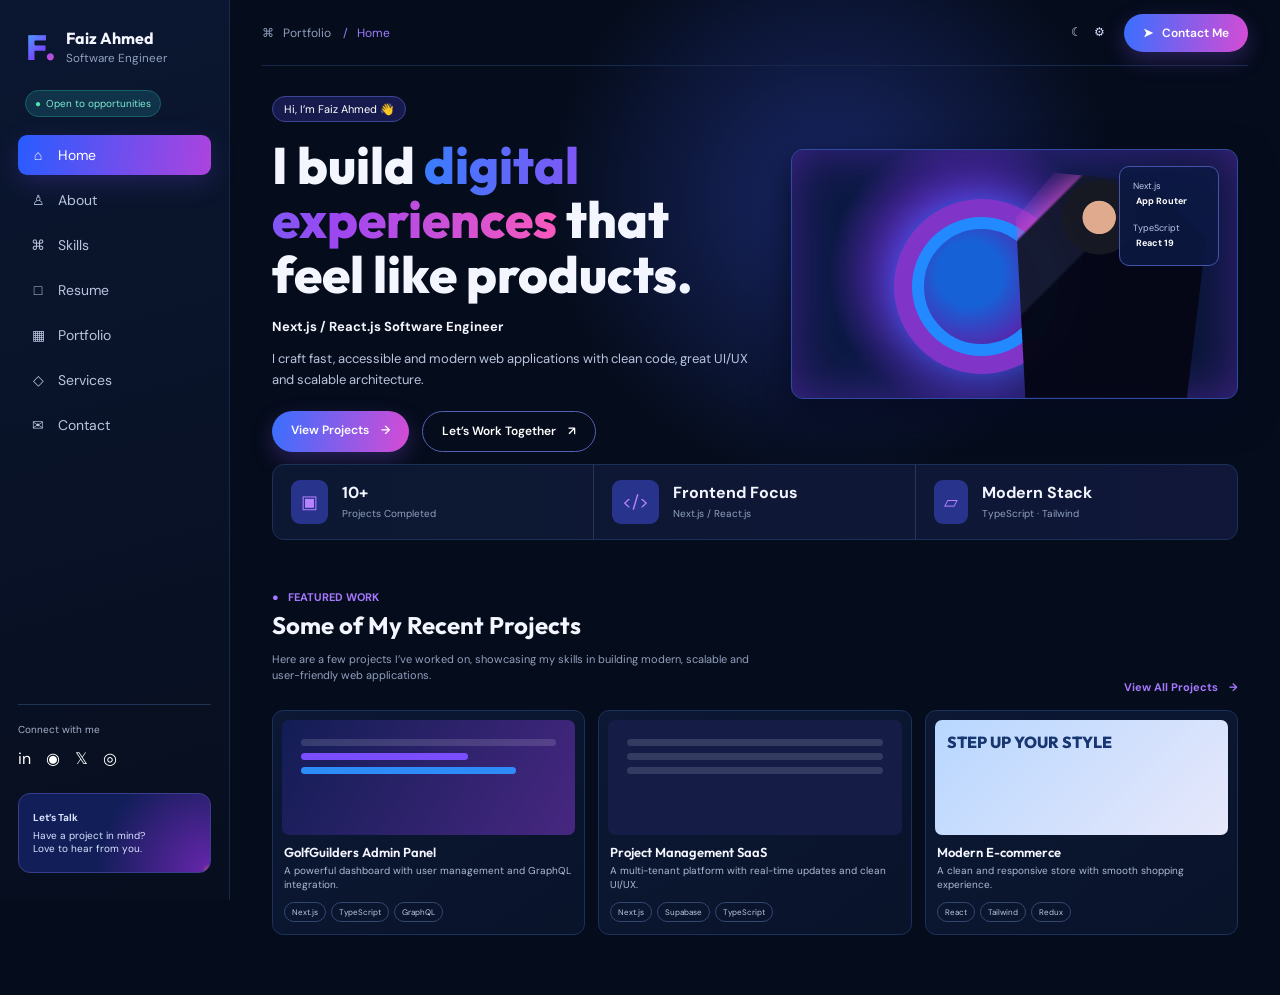
==== index.html @ 24540561 "Create multi-page portfolio website" ====
<!doctype html><html lang="en"><head><meta charset="utf-8"><meta name="viewport" content="width=device-width,initial-scale=1"><title>Faiz Ahmed — Portfolio</title><link rel="stylesheet" href="style.css"></head><body><div class="app"><aside class="sidebar"><a class="brand" href="index.html"><span class="mark">F.</span><span><b>Faiz Ahmed</b><small>Software Engineer</small></span></a><span class="availability">Open to opportunities</span><nav class="nav"><a href="index.html"><i>⌂</i>Home</a><a href="about.html"><i>♙</i>About</a><a href="skills.html"><i>⌘</i>Skills</a><a href="resume.html"><i>□</i>Resume</a><a href="projects.html"><i>▦</i>Portfolio</a><a href="services.html"><i>◇</i>Services</a><a href="contact.html"><i>✉</i>Contact</a></nav><div class="side-bottom">Connect with me<div class="socials"><span>in</span><span>◉</span><span>𝕏</span><span>◎</span></div><div class="hire-box"><b>Let’s Talk</b>Have a project in mind?<br>Love to hear from you.</div></div></aside><main class="main"><header class="topbar"><div class="crumb">⌘ &nbsp; Portfolio <span>/ &nbsp; Home</span></div><div class="top-actions">☾　⚙ <a class="contact-pill" href="contact.html">➤ &nbsp; Contact Me</a></div></header><section class="home-hero"><div class="hero-copy reveal"><span class="eyebrow">Hi, I’m Faiz Ahmed 👋</span><h1>I build <span class="gradient">digital experiences</span> that feel like products.</h1><strong>Next.js / React.js Software Engineer</strong><p>I craft fast, accessible and modern web applications with clean code, great UI/UX and scalable architecture.</p><div class="hero-buttons"><a class="btn primary" href="projects.html">View Projects　→</a><a class="btn secondary" href="contact.html">Let’s Work Together　↗</a></div></div><div class="hero-art reveal"><div class="orb"></div><div class="portrait"></div><div class="code-card">Next.js<b>App Router</b><br>TypeScript<b>React 19</b></div></div></section><section class="stats reveal"><div class="stat"><span class="stat-icon">▣</span><span><b>10+</b><small>Projects Completed</small></span></div><div class="stat"><span class="stat-icon">&lt;/&gt;</span><span><b>Frontend Focus</b><small>Next.js / React.js</small></span></div><div class="stat"><span class="stat-icon">▱</span><span><b>Modern Stack</b><small>TypeScript · Tailwind</small></span></div></section><section class="section reveal"><div class="section-head"><div><span class="kicker">● &nbsp; FEATURED WORK</span><h2>Some of My Recent Projects</h2><p class="section-sub">Here are a few projects I’ve worked on, showcasing my skills in building modern, scalable and user-friendly web applications.</p></div><a class="kicker" href="projects.html">View All Projects　→</a></div><div class="projects"><article class="project"><div class="project-thumb dash"><div></div><div></div><div></div></div><div class="project-body"><h3>GolfGuilders Admin Panel</h3><p>A powerful dashboard with user management and GraphQL integration.</p><div class="tags"><span class="tag">Next.js</span><span class="tag">TypeScript</span><span class="tag">GraphQL</span></div></div></article><article class="project"><div class="project-thumb"><div class="mock-lines"></div><div class="mock-lines"></div><div class="mock-lines"></div></div><div class="project-body"><h3>Project Management SaaS</h3><p>A multi-tenant platform with real-time updates and clean UI/UX.</p><div class="tags"><span class="tag">Next.js</span><span class="tag">Supabase</span><span class="tag">TypeScript</span></div></div></article><article class="project"><div class="project-thumb commerce"></div><div class="project-body"><h3>Modern E-commerce</h3><p>A clean and responsive store with smooth shopping experience.</p><div class="tags"><span class="tag">React</span><span class="tag">Tailwind</span><span class="tag">Redux</span></div></div></article></div></section></main></div><script src="app.js"></script></body></html>
---- style.css ----
@import url('https://fonts.googleapis.com/css2?family=DM+Sans:wght@400;500;600;700&family=Outfit:wght@400;500;600;700;800&display=swap');
:root{--bg:#050c1b;--panel:#09142b;--line:#1c315a;--muted:#91a0bf;--text:#f4f6ff;--violet:#7047ff;--pink:#ef4cbd;--blue:#3384ff;--shadow:0 20px 50px #0007}*{box-sizing:border-box}html{scroll-behavior:smooth}body{margin:0;background:radial-gradient(circle at 65% 20%,#192767 0,transparent 25%),var(--bg);font:14px 'DM Sans',sans-serif;color:var(--text)}a{text-decoration:none;color:inherit}.app{display:grid;grid-template-columns:230px 1fr;min-height:100vh}.sidebar{position:fixed;width:230px;height:100vh;padding:28px 18px;background:linear-gradient(165deg,#0b1731,#070e1e);border-right:1px solid #17294c;z-index:5}.brand{display:flex;align-items:center;gap:10px;padding:0 8px 24px}.mark{font:800 35px Outfit;color:#fff;line-height:1;background:linear-gradient(135deg,#45abff,#744cff 55%,#f04dc0);-webkit-background-clip:text;color:transparent}.brand b{font:700 16px Outfit;display:block}.brand small,.muted{color:var(--muted)}.availability{font-size:10px;color:#7debd2;background:#103349;border:1px solid #19606d;border-radius:20px;padding:6px 9px;margin:0 7px 18px;display:inline-block}.availability:before{content:'●';color:#4ee5ad;margin-right:5px}.nav{display:grid;gap:5px}.nav a{color:#b9c5df;padding:11px 12px;border-radius:9px;transition:.25s;display:flex;gap:12px;align-items:center}.nav a:hover,.nav a.active{color:#fff;background:linear-gradient(100deg,#285cff,#ad43df);box-shadow:0 8px 25px #4b38aa55}.nav i{font-style:normal;width:16px;text-align:center}.side-bottom{position:absolute;bottom:27px;left:18px;right:18px;border-top:1px solid #203354;padding-top:18px;font-size:10px;color:#a6b2ca}.socials{display:flex;gap:15px;font-size:16px;color:white;margin:12px 0 24px}.hire-box{padding:17px 14px;border-radius:12px;background:radial-gradient(circle at 100% 100%,#e46f43,#6125a7 4%,#111e58 55%);border:1px solid #3a3e8e;color:#dce4ff}.hire-box b{display:block;margin-bottom:5px}.main{grid-column:2;padding:0 32px 50px;max-width:1280px;width:100%;margin:auto}.topbar{height:66px;border-bottom:1px solid #17284a;display:flex;align-items:center;justify-content:space-between;color:var(--muted);font-size:12px}.crumb{display:flex;gap:12px}.crumb span:last-child{color:#9d7bff}.top-actions{display:flex;align-items:center;gap:19px;color:#d9e1ff}.contact-pill,.btn{border:0;color:#fff;cursor:pointer;border-radius:24px;padding:11px 19px;font:600 12px 'DM Sans';transition:.25s}.contact-pill,.btn.primary{background:linear-gradient(100deg,#386fff,#d64bd4);box-shadow:0 8px 22px #7247d255}.btn.secondary{background:transparent;border:1px solid #5360b6}.contact-pill:hover,.btn:hover{transform:translateY(-3px);filter:brightness(1.15)}.home-hero{display:grid;grid-template-columns:1.05fr .95fr;gap:26px;padding:30px 10px 12px;align-items:center}.eyebrow{display:inline-flex;border:1px solid #3f4596;border-radius:16px;padding:5px 11px;font-size:11px;background:#171a4c;color:#fff}.hero-copy h1,.page-title{font:800 clamp(33px,4vw,52px)/1.06 Outfit;margin:16px 0}.gradient{background:linear-gradient(90deg,#397dff,#9d47f1,#fa59bd);-webkit-background-clip:text;color:transparent}.hero-copy p{color:#b9c5df;line-height:1.65;max-width:510px;font-size:13px}.hero-copy strong{font-size:13px}.hero-buttons{display:flex;gap:13px;margin-top:20px}.hero-art{height:250px;border:1px solid #2e4ba1;border-radius:12px;position:relative;overflow:hidden;background:radial-gradient(circle at 40% 50%,#1761d7 0 11%,#5526ad 26%,#0b1943 48%,#081430 100%);box-shadow:inset 0 0 50px #7b34e877,0 15px 36px #060b22}.orb{position:absolute;width:155px;height:155px;border-radius:50%;border:20px solid #2289ff;box-shadow:0 0 45px #237bff;left:25%;top:24%}.orb:after{content:'';position:absolute;inset:-30px;border-radius:50%;border:18px solid #8134c8;border-right-color:transparent}.portrait{position:absolute;right:7%;bottom:0;width:190px;height:225px;background:linear-gradient(135deg,transparent 16%,#15192e 17% 35%,#060817 36%);clip-path:polygon(20% 0,70% 4%,100% 30%,90% 100%,5% 100%,0 20%);filter:drop-shadow(-8px 0 15px #d04cc8);opacity:.98}.portrait:before{content:'';width:90px;height:104px;background:radial-gradient(circle at 48% 36%,#e5ae91 0 20%,#171a22 21% 45%,transparent 46%);position:absolute;top:7px;left:40px;border-radius:50%}.code-card{position:absolute;right:18px;top:16px;padding:13px;width:100px;border-radius:10px;background:#0c1943dd;border:1px solid #4454ac;font-size:9px;color:#bfc9ec}.code-card b{display:block;color:#fff;margin:3px}.stats{display:grid;grid-template-columns:repeat(3,1fr);background:linear-gradient(95deg,#0c1831,#101739);border:1px solid var(--line);border-radius:12px;margin:0 10px 27px}.stat{padding:15px 18px;display:flex;align-items:center;gap:14px;border-right:1px solid #26375d}.stat:last-child{border:0}.stat-icon{background:#28338b;border-radius:9px;padding:10px;color:#b883ff;font-size:18px}.stat b{font-size:16px;display:block}.stat small{color:var(--muted);font-size:10px}.section{padding:10px}.section-head{display:flex;justify-content:space-between;align-items:end;margin:10px 0 15px}.kicker{font-size:11px;color:#a678ff;font-weight:700}.section h2{font:700 24px Outfit;margin:5px 0}.section-sub{color:var(--muted);font-size:11px;max-width:500px;line-height:1.5}.projects{display:grid;grid-template-columns:repeat(3,1fr);gap:13px}.project,.card{background:linear-gradient(145deg,#0c1834,#09132a);border:1px solid var(--line);border-radius:11px;overflow:hidden;transition:.3s}.project:hover,.card:hover{transform:translateY(-6px);border-color:#6c58cd;box-shadow:var(--shadow)}.project-thumb{height:115px;margin:9px;border-radius:7px;background:#151d47;position:relative;overflow:hidden;padding:12px}.project-thumb:after{content:'';position:absolute;inset:0;background:linear-gradient(120deg,transparent 30%,#ffffff18 45%,transparent 60%);transform:translateX(-120%);transition:.6s}.project:hover .project-thumb:after{transform:translateX(120%)}.dash{background:linear-gradient(120deg,#121d54,#472781)}.dash div,.mock-lines{height:7px;background:#ffffff22;border-radius:4px;margin:7px}.dash div:nth-child(2){width:62%;background:#7a4eff}.dash div:nth-child(3){width:80%;background:#2d8bfa}.commerce{background:linear-gradient(135deg,#b8d7ff,#e7e8fb)}.commerce:before{content:'STEP UP YOUR STYLE';font:800 16px Outfit;color:#18366f}.commerce:after{content:'◖';color:#264dde;font-size:95px;position:absolute;right:25px;bottom:-30px}.project-body{padding:0 11px 12px}.project h3{font:600 13px Outfit;margin:3px 0}.project p{font-size:10px;color:#aebbd5;line-height:1.45;margin:4px 0 9px}.tags{display:flex;gap:5px;flex-wrap:wrap}.tag{font-size:8px;border:1px solid #34466f;color:#bdc9e3;border-radius:10px;padding:4px 7px}.page{padding:42px 10px}.page-title{margin-bottom:8px}.lead{max-width:630px;color:var(--muted);line-height:1.7}.two-col{display:grid;grid-template-columns:1fr 1fr;gap:20px;margin-top:28px}.card{padding:22px}.card h3{font:600 19px Outfit;margin:0 0 9px}.skill{margin:18px 0}.skill-head{display:flex;justify-content:space-between;color:#dbe4fb;font-size:12px}.bar{height:7px;background:#1b2847;border-radius:20px;margin-top:8px;overflow:hidden}.bar span{height:100%;display:block;background:linear-gradient(90deg,#3385ff,#d34bdf);border-radius:20px;animation:grow 1.5s ease both}.timeline{position:relative;border-left:1px solid #465982;margin:30px 0 0 12px}.timeline-item{position:relative;padding:0 0 25px 25px;color:var(--muted);line-height:1.5}.timeline-item:before{content:'';position:absolute;width:11px;height:11px;border:3px solid #9a57ed;background:#0a1430;border-radius:50%;left:-9px;top:4px}.timeline-item b{display:block;color:#fff;font:600 15px Outfit}.service-grid{display:grid;grid-template-columns:repeat(3,1fr);gap:16px;margin-top:28px}.service-icon{font-size:28px;margin-bottom:15px}.contact-grid{display:grid;grid-template-columns:.85fr 1.15fr;gap:20px;margin-top:28px}.contact-item{padding:14px 0;border-bottom:1px solid #23375d;color:var(--muted)}.contact-item b{display:block;color:#fff;margin-bottom:4px}.form{display:grid;gap:14px}.form-row{display:grid;grid-template-columns:1fr 1fr;gap:14px}input,textarea{background:#08142c;border:1px solid #29416e;border-radius:8px;padding:13px;color:#fff;font:13px 'DM Sans';width:100%;outline:0}textarea{height:120px;resize:vertical}input:focus,textarea:focus{border-color:#8457ec;box-shadow:0 0 0 3px #8457ec22}.reveal{animation:up .65s both}@keyframes up{from{opacity:0;transform:translateY(18px)}to{opacity:1;transform:none}}@keyframes grow{from{width:0}}@media(max-width:850px){.app{grid-template-columns:1fr}.sidebar{position:sticky;top:0;width:100%;height:auto;padding:14px 20px;display:flex;align-items:center;gap:15px}.brand{padding:0}.availability,.side-bottom{display:none}.nav{display:flex;overflow:auto;gap:4px}.nav a{white-space:nowrap;padding:8px}.nav i{display:none}.main{grid-column:1;padding:0 18px 35px}.home-hero{grid-template-columns:1fr}.hero-art{height:220px}.projects,.service-grid{grid-template-columns:1fr 1fr}}@media(max-width:560px){.topbar .crumb{display:none}.home-hero{padding-left:0;padding-right:0}.stats{grid-template-columns:1fr}.stat{border-right:0;border-bottom:1px solid #26375d}.projects,.service-grid,.two-col,.contact-grid,.form-row{grid-template-columns:1fr}.project-thumb{height:140px}.page{padding-left:0;padding-right:0}.hero-copy h1{font-size:37px}}
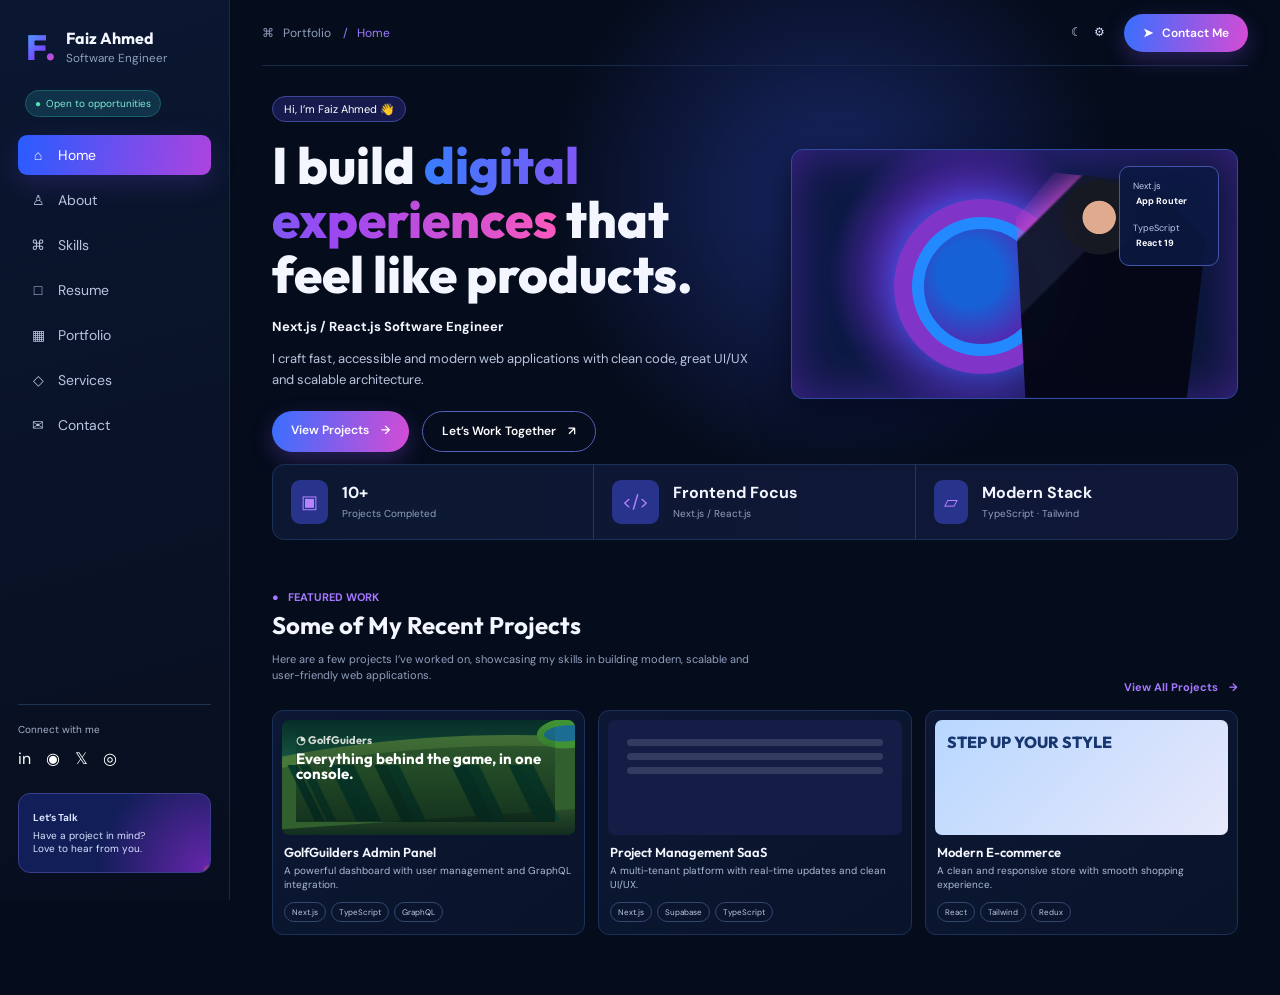
==== commit 0c92e19b: "Update GolfGuiders project cover" ====
--- a/index.html
+++ b/index.html
@@ -1 +1 @@
-<!doctype html><html lang="en"><head><meta charset="utf-8"><meta name="viewport" content="width=device-width,initial-scale=1"><title>Faiz Ahmed — Portfolio</title><link rel="stylesheet" href="style.css"></head><body><div class="app"><aside class="sidebar"><a class="brand" href="index.html"><span class="mark">F.</span><span><b>Faiz Ahmed</b><small>Software Engineer</small></span></a><span class="availability">Open to opportunities</span><nav class="nav"><a href="index.html"><i>⌂</i>Home</a><a href="about.html"><i>♙</i>About</a><a href="skills.html"><i>⌘</i>Skills</a><a href="resume.html"><i>□</i>Resume</a><a href="projects.html"><i>▦</i>Portfolio</a><a href="services.html"><i>◇</i>Services</a><a href="contact.html"><i>✉</i>Contact</a></nav><div class="side-bottom">Connect with me<div class="socials"><span>in</span><span>◉</span><span>𝕏</span><span>◎</span></div><div class="hire-box"><b>Let’s Talk</b>Have a project in mind?<br>Love to hear from you.</div></div></aside><main class="main"><header class="topbar"><div class="crumb">⌘ &nbsp; Portfolio <span>/ &nbsp; Home</span></div><div class="top-actions">☾　⚙ <a class="contact-pill" href="contact.html">➤ &nbsp; Contact Me</a></div></header><section class="home-hero"><div class="hero-copy reveal"><span class="eyebrow">Hi, I’m Faiz Ahmed 👋</span><h1>I build <span class="gradient">digital experiences</span> that feel like products.</h1><strong>Next.js / React.js Software Engineer</strong><p>I craft fast, accessible and modern web applications with clean code, great UI/UX and scalable architecture.</p><div class="hero-buttons"><a class="btn primary" href="projects.html">View Projects　→</a><a class="btn secondary" href="contact.html">Let’s Work Together　↗</a></div></div><div class="hero-art reveal"><div class="orb"></div><div class="portrait"></div><div class="code-card">Next.js<b>App Router</b><br>TypeScript<b>React 19</b></div></div></section><section class="stats reveal"><div class="stat"><span class="stat-icon">▣</span><span><b>10+</b><small>Projects Completed</small></span></div><div class="stat"><span class="stat-icon">&lt;/&gt;</span><span><b>Frontend Focus</b><small>Next.js / React.js</small></span></div><div class="stat"><span class="stat-icon">▱</span><span><b>Modern Stack</b><small>TypeScript · Tailwind</small></span></div></section><section class="section reveal"><div class="section-head"><div><span class="kicker">● &nbsp; FEATURED WORK</span><h2>Some of My Recent Projects</h2><p class="section-sub">Here are a few projects I’ve worked on, showcasing my skills in building modern, scalable and user-friendly web applications.</p></div><a class="kicker" href="projects.html">View All Projects　→</a></div><div class="projects"><article class="project"><div class="project-thumb dash"><div></div><div></div><div></div></div><div class="project-body"><h3>GolfGuilders Admin Panel</h3><p>A powerful dashboard with user management and GraphQL integration.</p><div class="tags"><span class="tag">Next.js</span><span class="tag">TypeScript</span><span class="tag">GraphQL</span></div></div></article><article class="project"><div class="project-thumb"><div class="mock-lines"></div><div class="mock-lines"></div><div class="mock-lines"></div></div><div class="project-body"><h3>Project Management SaaS</h3><p>A multi-tenant platform with real-time updates and clean UI/UX.</p><div class="tags"><span class="tag">Next.js</span><span class="tag">Supabase</span><span class="tag">TypeScript</span></div></div></article><article class="project"><div class="project-thumb commerce"></div><div class="project-body"><h3>Modern E-commerce</h3><p>A clean and responsive store with smooth shopping experience.</p><div class="tags"><span class="tag">React</span><span class="tag">Tailwind</span><span class="tag">Redux</span></div></div></article></div></section></main></div><script src="app.js"></script></body></html>
+<!doctype html><html lang="en"><head><meta charset="utf-8"><meta name="viewport" content="width=device-width,initial-scale=1"><title>Faiz Ahmed — Portfolio</title><link rel="stylesheet" href="style.css"><link rel="stylesheet" href="custom.css"></head><body><div class="app"><aside class="sidebar"><a class="brand" href="index.html"><span class="mark">F.</span><span><b>Faiz Ahmed</b><small>Software Engineer</small></span></a><span class="availability">Open to opportunities</span><nav class="nav"><a href="index.html"><i>⌂</i>Home</a><a href="about.html"><i>♙</i>About</a><a href="skills.html"><i>⌘</i>Skills</a><a href="resume.html"><i>□</i>Resume</a><a href="projects.html"><i>▦</i>Portfolio</a><a href="services.html"><i>◇</i>Services</a><a href="contact.html"><i>✉</i>Contact</a></nav><div class="side-bottom">Connect with me<div class="socials"><span>in</span><span>◉</span><span>𝕏</span><span>◎</span></div><div class="hire-box"><b>Let’s Talk</b>Have a project in mind?<br>Love to hear from you.</div></div></aside><main class="main"><header class="topbar"><div class="crumb">⌘ &nbsp; Portfolio <span>/ &nbsp; Home</span></div><div class="top-actions">☾　⚙ <a class="contact-pill" href="contact.html">➤ &nbsp; Contact Me</a></div></header><section class="home-hero"><div class="hero-copy reveal"><span class="eyebrow">Hi, I’m Faiz Ahmed 👋</span><h1>I build <span class="gradient">digital experiences</span> that feel like products.</h1><strong>Next.js / React.js Software Engineer</strong><p>I craft fast, accessible and modern web applications with clean code, great UI/UX and scalable architecture.</p><div class="hero-buttons"><a class="btn primary" href="projects.html">View Projects　→</a><a class="btn secondary" href="contact.html">Let’s Work Together　↗</a></div></div><div class="hero-art reveal"><div class="orb"></div><div class="portrait"></div><div class="code-card">Next.js<b>App Router</b><br>TypeScript<b>React 19</b></div></div></section><section class="stats reveal"><div class="stat"><span class="stat-icon">▣</span><span><b>10+</b><small>Projects Completed</small></span></div><div class="stat"><span class="stat-icon">&lt;/&gt;</span><span><b>Frontend Focus</b><small>Next.js / React.js</small></span></div><div class="stat"><span class="stat-icon">▱</span><span><b>Modern Stack</b><small>TypeScript · Tailwind</small></span></div></section><section class="section reveal"><div class="section-head"><div><span class="kicker">● &nbsp; FEATURED WORK</span><h2>Some of My Recent Projects</h2><p class="section-sub">Here are a few projects I’ve worked on, showcasing my skills in building modern, scalable and user-friendly web applications.</p></div><a class="kicker" href="projects.html">View All Projects　→</a></div><div class="projects"><article class="project"><div class="project-thumb golf"><div class="hill"></div><div class="trees"></div></div><div class="project-body"><h3>GolfGuilders Admin Panel</h3><p>A powerful dashboard with user management and GraphQL integration.</p><div class="tags"><span class="tag">Next.js</span><span class="tag">TypeScript</span><span class="tag">GraphQL</span></div></div></article><article class="project"><div class="project-thumb"><div class="mock-lines"></div><div class="mock-lines"></div><div class="mock-lines"></div></div><div class="project-body"><h3>Project Management SaaS</h3><p>A multi-tenant platform with real-time updates and clean UI/UX.</p><div class="tags"><span class="tag">Next.js</span><span class="tag">Supabase</span><span class="tag">TypeScript</span></div></div></article><article class="project"><div class="project-thumb commerce"></div><div class="project-body"><h3>Modern E-commerce</h3><p>A clean and responsive store with smooth shopping experience.</p><div class="tags"><span class="tag">React</span><span class="tag">Tailwind</span><span class="tag">Redux</span></div></div></article></div></section></main></div><script src="app.js"></script></body></html>
--- a/custom.css
+++ b/custom.css
@@ -0,0 +1,2 @@
+/* GolfGuiders project cover inspired by the supplied admin console */
+.project-thumb.golf{background:linear-gradient(180deg,#062d27 0%,#185a45 38%,#d8bd7d 53%,#426a31 55%,#112d20 100%);padding:0}.project-thumb.golf:before{content:'◔  GolfGuiders';position:absolute;z-index:2;left:14px;top:13px;color:#f7fbf5;font:700 11px Outfit}.project-thumb.golf:after{content:'Everything behind the game, in one console.';position:absolute;z-index:2;left:14px;bottom:13px;right:20px;color:#fff;font:700 15px/1.04 Outfit;transform:none;background:linear-gradient(transparent,#061e16aa);padding:31px 0 0}.project-thumb.golf .hill{position:absolute;width:150%;height:70px;border-radius:50% 50% 0 0;background:#315f2e;left:-25%;bottom:16px;transform:rotate(-4deg);box-shadow:0 -11px 0 #48783a}.project-thumb.golf .hill:after{content:'';position:absolute;right:13%;top:-14px;width:45px;height:16px;border-radius:50%;background:#1b6e92;box-shadow:0 0 0 7px #409334}.project-thumb.golf .trees{position:absolute;left:0;right:0;bottom:14px;height:56px;background:linear-gradient(64deg,transparent 10%,#073a2d 10.5% 13%,transparent 13.5% 23%,#064131 23.5% 27%,transparent 27.5% 37%,#0a3926 37.5% 41%,transparent 41.5% 61%,#06392a 61.5% 66%,transparent 66.5% 79%,#07402d 79.5% 83%,transparent 83.5%);filter:drop-shadow(12px 0 #0a422d)}
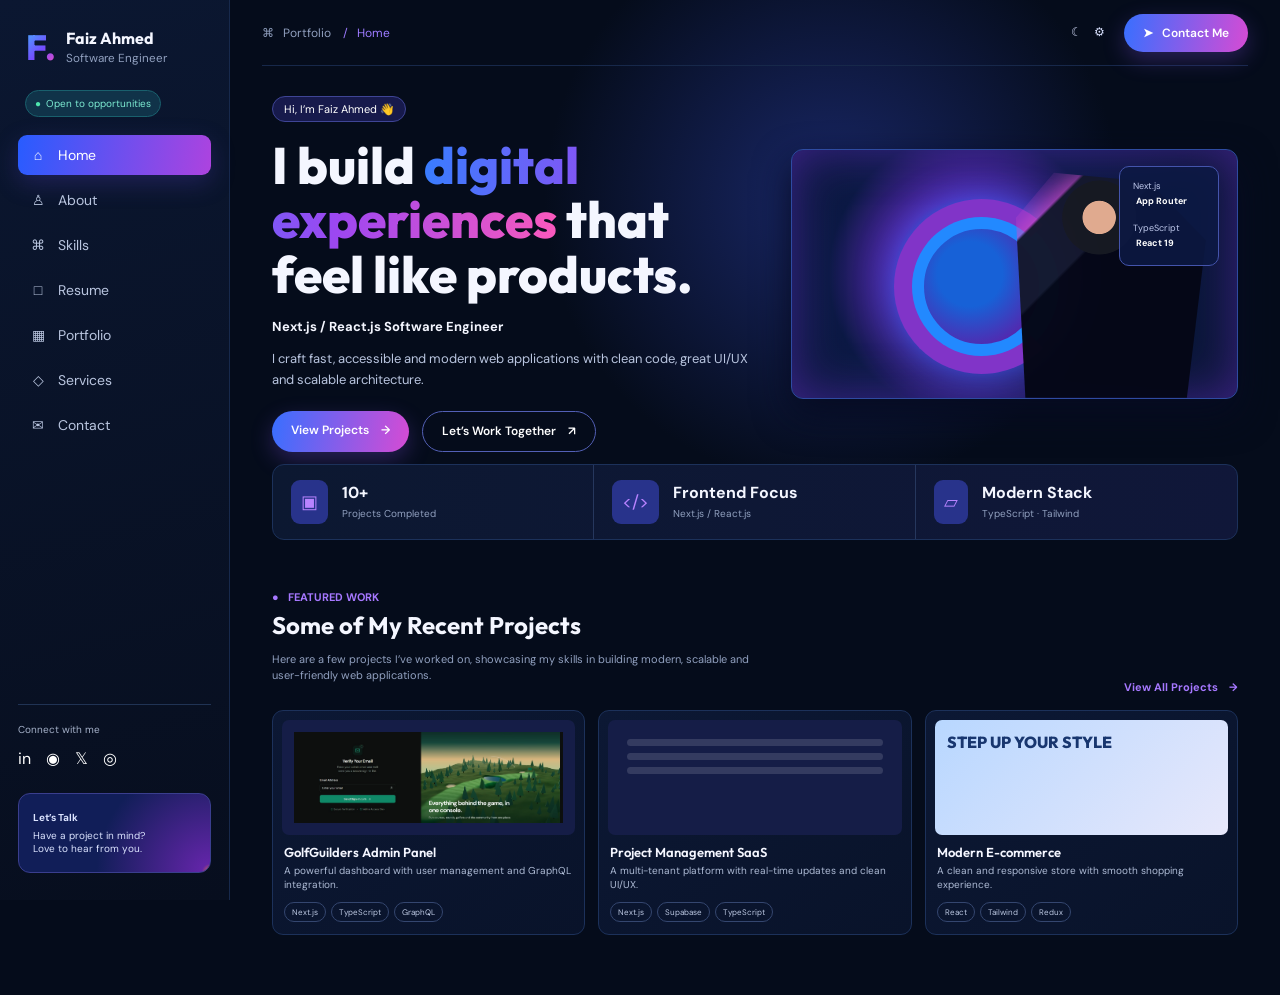
==== commit 6a41cd1d: "Use GolfGuiders admin panel image" ====
--- a/index.html
+++ b/index.html
@@ -1 +1 @@
-<!doctype html><html lang="en"><head><meta charset="utf-8"><meta name="viewport" content="width=device-width,initial-scale=1"><title>Faiz Ahmed — Portfolio</title><link rel="stylesheet" href="style.css"><link rel="stylesheet" href="custom.css"></head><body><div class="app"><aside class="sidebar"><a class="brand" href="index.html"><span class="mark">F.</span><span><b>Faiz Ahmed</b><small>Software Engineer</small></span></a><span class="availability">Open to opportunities</span><nav class="nav"><a href="index.html"><i>⌂</i>Home</a><a href="about.html"><i>♙</i>About</a><a href="skills.html"><i>⌘</i>Skills</a><a href="resume.html"><i>□</i>Resume</a><a href="projects.html"><i>▦</i>Portfolio</a><a href="services.html"><i>◇</i>Services</a><a href="contact.html"><i>✉</i>Contact</a></nav><div class="side-bottom">Connect with me<div class="socials"><span>in</span><span>◉</span><span>𝕏</span><span>◎</span></div><div class="hire-box"><b>Let’s Talk</b>Have a project in mind?<br>Love to hear from you.</div></div></aside><main class="main"><header class="topbar"><div class="crumb">⌘ &nbsp; Portfolio <span>/ &nbsp; Home</span></div><div class="top-actions">☾　⚙ <a class="contact-pill" href="contact.html">➤ &nbsp; Contact Me</a></div></header><section class="home-hero"><div class="hero-copy reveal"><span class="eyebrow">Hi, I’m Faiz Ahmed 👋</span><h1>I build <span class="gradient">digital experiences</span> that feel like products.</h1><strong>Next.js / React.js Software Engineer</strong><p>I craft fast, accessible and modern web applications with clean code, great UI/UX and scalable architecture.</p><div class="hero-buttons"><a class="btn primary" href="projects.html">View Projects　→</a><a class="btn secondary" href="contact.html">Let’s Work Together　↗</a></div></div><div class="hero-art reveal"><div class="orb"></div><div class="portrait"></div><div class="code-card">Next.js<b>App Router</b><br>TypeScript<b>React 19</b></div></div></section><section class="stats reveal"><div class="stat"><span class="stat-icon">▣</span><span><b>10+</b><small>Projects Completed</small></span></div><div class="stat"><span class="stat-icon">&lt;/&gt;</span><span><b>Frontend Focus</b><small>Next.js / React.js</small></span></div><div class="stat"><span class="stat-icon">▱</span><span><b>Modern Stack</b><small>TypeScript · Tailwind</small></span></div></section><section class="section reveal"><div class="section-head"><div><span class="kicker">● &nbsp; FEATURED WORK</span><h2>Some of My Recent Projects</h2><p class="section-sub">Here are a few projects I’ve worked on, showcasing my skills in building modern, scalable and user-friendly web applications.</p></div><a class="kicker" href="projects.html">View All Projects　→</a></div><div class="projects"><article class="project"><div class="project-thumb golf"><div class="hill"></div><div class="trees"></div></div><div class="project-body"><h3>GolfGuilders Admin Panel</h3><p>A powerful dashboard with user management and GraphQL integration.</p><div class="tags"><span class="tag">Next.js</span><span class="tag">TypeScript</span><span class="tag">GraphQL</span></div></div></article><article class="project"><div class="project-thumb"><div class="mock-lines"></div><div class="mock-lines"></div><div class="mock-lines"></div></div><div class="project-body"><h3>Project Management SaaS</h3><p>A multi-tenant platform with real-time updates and clean UI/UX.</p><div class="tags"><span class="tag">Next.js</span><span class="tag">Supabase</span><span class="tag">TypeScript</span></div></div></article><article class="project"><div class="project-thumb commerce"></div><div class="project-body"><h3>Modern E-commerce</h3><p>A clean and responsive store with smooth shopping experience.</p><div class="tags"><span class="tag">React</span><span class="tag">Tailwind</span><span class="tag">Redux</span></div></div></article></div></section></main></div><script src="app.js"></script></body></html>
+<!doctype html><html lang="en"><head><meta charset="utf-8"><meta name="viewport" content="width=device-width,initial-scale=1"><title>Faiz Ahmed — Portfolio</title><link rel="stylesheet" href="style.css"><link rel="stylesheet" href="custom.css"></head><body><div class="app"><aside class="sidebar"><a class="brand" href="index.html"><span class="mark">F.</span><span><b>Faiz Ahmed</b><small>Software Engineer</small></span></a><span class="availability">Open to opportunities</span><nav class="nav"><a href="index.html"><i>⌂</i>Home</a><a href="about.html"><i>♙</i>About</a><a href="skills.html"><i>⌘</i>Skills</a><a href="resume.html"><i>□</i>Resume</a><a href="projects.html"><i>▦</i>Portfolio</a><a href="services.html"><i>◇</i>Services</a><a href="contact.html"><i>✉</i>Contact</a></nav><div class="side-bottom">Connect with me<div class="socials"><span>in</span><span>◉</span><span>𝕏</span><span>◎</span></div><div class="hire-box"><b>Let’s Talk</b>Have a project in mind?<br>Love to hear from you.</div></div></aside><main class="main"><header class="topbar"><div class="crumb">⌘ &nbsp; Portfolio <span>/ &nbsp; Home</span></div><div class="top-actions">☾　⚙ <a class="contact-pill" href="contact.html">➤ &nbsp; Contact Me</a></div></header><section class="home-hero"><div class="hero-copy reveal"><span class="eyebrow">Hi, I’m Faiz Ahmed 👋</span><h1>I build <span class="gradient">digital experiences</span> that feel like products.</h1><strong>Next.js / React.js Software Engineer</strong><p>I craft fast, accessible and modern web applications with clean code, great UI/UX and scalable architecture.</p><div class="hero-buttons"><a class="btn primary" href="projects.html">View Projects　→</a><a class="btn secondary" href="contact.html">Let’s Work Together　↗</a></div></div><div class="hero-art reveal"><div class="orb"></div><div class="portrait"></div><div class="code-card">Next.js<b>App Router</b><br>TypeScript<b>React 19</b></div></div></section><section class="stats reveal"><div class="stat"><span class="stat-icon">▣</span><span><b>10+</b><small>Projects Completed</small></span></div><div class="stat"><span class="stat-icon">&lt;/&gt;</span><span><b>Frontend Focus</b><small>Next.js / React.js</small></span></div><div class="stat"><span class="stat-icon">▱</span><span><b>Modern Stack</b><small>TypeScript · Tailwind</small></span></div></section><section class="section reveal"><div class="section-head"><div><span class="kicker">● &nbsp; FEATURED WORK</span><h2>Some of My Recent Projects</h2><p class="section-sub">Here are a few projects I’ve worked on, showcasing my skills in building modern, scalable and user-friendly web applications.</p></div><a class="kicker" href="projects.html">View All Projects　→</a></div><div class="projects"><article class="project"><div class="project-thumb"><img src="golfimg.jpeg" alt="GolfGuiders admin panel" style="width:100%;height:100%;object-fit:cover;display:block"></div><div class="project-body"><h3>GolfGuilders Admin Panel</h3><p>A powerful dashboard with user management and GraphQL integration.</p><div class="tags"><span class="tag">Next.js</span><span class="tag">TypeScript</span><span class="tag">GraphQL</span></div></div></article><article class="project"><div class="project-thumb"><div class="mock-lines"></div><div class="mock-lines"></div><div class="mock-lines"></div></div><div class="project-body"><h3>Project Management SaaS</h3><p>A multi-tenant platform with real-time updates and clean UI/UX.</p><div class="tags"><span class="tag">Next.js</span><span class="tag">Supabase</span><span class="tag">TypeScript</span></div></div></article><article class="project"><div class="project-thumb commerce"></div><div class="project-body"><h3>Modern E-commerce</h3><p>A clean and responsive store with smooth shopping experience.</p><div class="tags"><span class="tag">React</span><span class="tag">Tailwind</span><span class="tag">Redux</span></div></div></article></div></section></main></div><script src="app.js"></script></body></html>
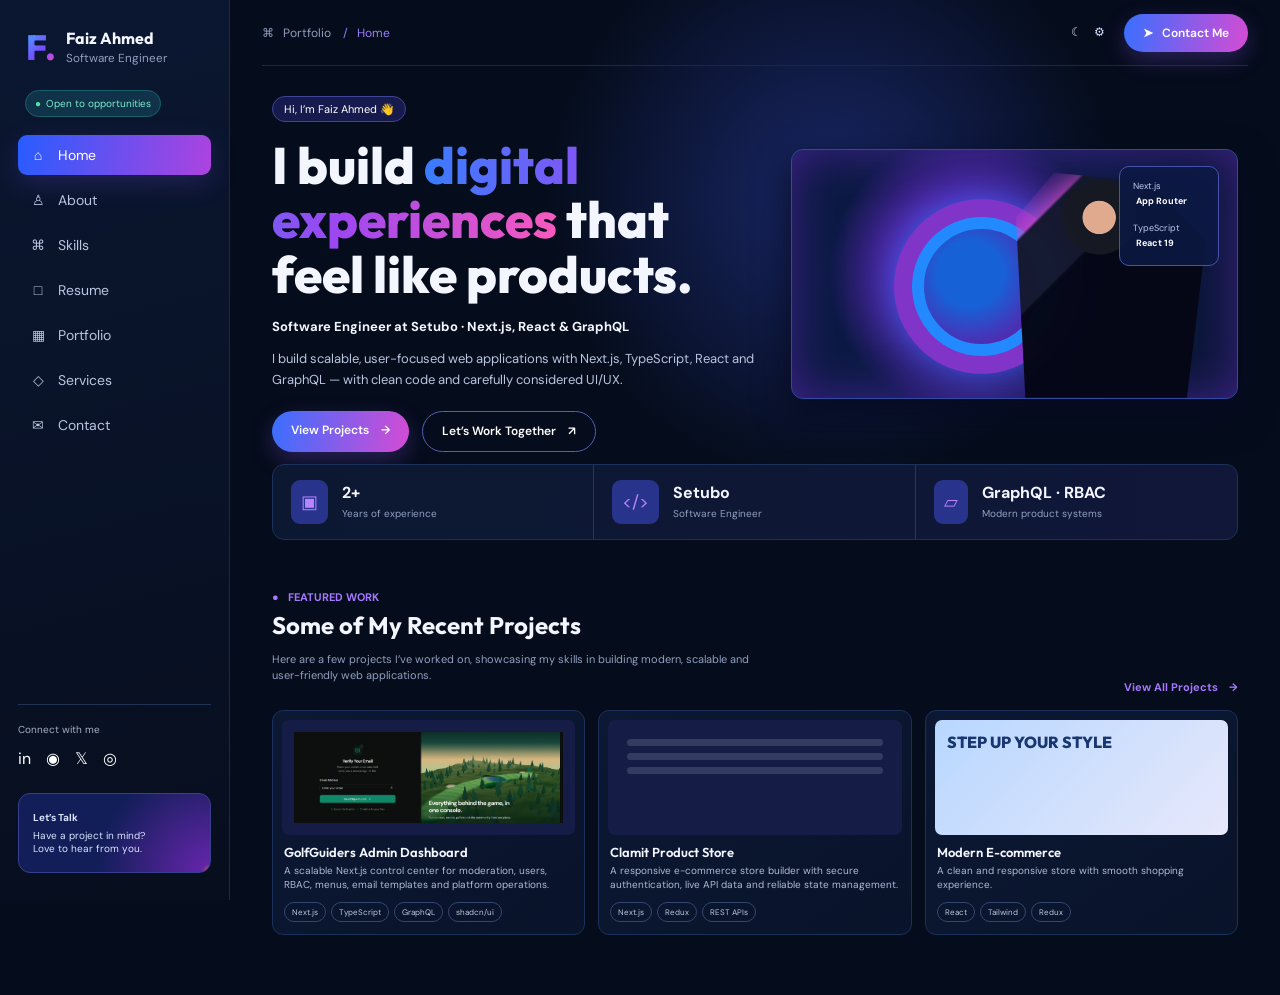
==== commit 142c7d53: "Personalize portfolio with professional profile details" ====
--- a/index.html
+++ b/index.html
@@ -1 +1 @@
-<!doctype html><html lang="en"><head><meta charset="utf-8"><meta name="viewport" content="width=device-width,initial-scale=1"><title>Faiz Ahmed — Portfolio</title><link rel="stylesheet" href="style.css"><link rel="stylesheet" href="custom.css"></head><body><div class="app"><aside class="sidebar"><a class="brand" href="index.html"><span class="mark">F.</span><span><b>Faiz Ahmed</b><small>Software Engineer</small></span></a><span class="availability">Open to opportunities</span><nav class="nav"><a href="index.html"><i>⌂</i>Home</a><a href="about.html"><i>♙</i>About</a><a href="skills.html"><i>⌘</i>Skills</a><a href="resume.html"><i>□</i>Resume</a><a href="projects.html"><i>▦</i>Portfolio</a><a href="services.html"><i>◇</i>Services</a><a href="contact.html"><i>✉</i>Contact</a></nav><div class="side-bottom">Connect with me<div class="socials"><span>in</span><span>◉</span><span>𝕏</span><span>◎</span></div><div class="hire-box"><b>Let’s Talk</b>Have a project in mind?<br>Love to hear from you.</div></div></aside><main class="main"><header class="topbar"><div class="crumb">⌘ &nbsp; Portfolio <span>/ &nbsp; Home</span></div><div class="top-actions">☾　⚙ <a class="contact-pill" href="contact.html">➤ &nbsp; Contact Me</a></div></header><section class="home-hero"><div class="hero-copy reveal"><span class="eyebrow">Hi, I’m Faiz Ahmed 👋</span><h1>I build <span class="gradient">digital experiences</span> that feel like products.</h1><strong>Next.js / React.js Software Engineer</strong><p>I craft fast, accessible and modern web applications with clean code, great UI/UX and scalable architecture.</p><div class="hero-buttons"><a class="btn primary" href="projects.html">View Projects　→</a><a class="btn secondary" href="contact.html">Let’s Work Together　↗</a></div></div><div class="hero-art reveal"><div class="orb"></div><div class="portrait"></div><div class="code-card">Next.js<b>App Router</b><br>TypeScript<b>React 19</b></div></div></section><section class="stats reveal"><div class="stat"><span class="stat-icon">▣</span><span><b>10+</b><small>Projects Completed</small></span></div><div class="stat"><span class="stat-icon">&lt;/&gt;</span><span><b>Frontend Focus</b><small>Next.js / React.js</small></span></div><div class="stat"><span class="stat-icon">▱</span><span><b>Modern Stack</b><small>TypeScript · Tailwind</small></span></div></section><section class="section reveal"><div class="section-head"><div><span class="kicker">● &nbsp; FEATURED WORK</span><h2>Some of My Recent Projects</h2><p class="section-sub">Here are a few projects I’ve worked on, showcasing my skills in building modern, scalable and user-friendly web applications.</p></div><a class="kicker" href="projects.html">View All Projects　→</a></div><div class="projects"><article class="project"><div class="project-thumb"><img src="golfimg.jpeg" alt="GolfGuiders admin panel" style="width:100%;height:100%;object-fit:cover;display:block"></div><div class="project-body"><h3>GolfGuilders Admin Panel</h3><p>A powerful dashboard with user management and GraphQL integration.</p><div class="tags"><span class="tag">Next.js</span><span class="tag">TypeScript</span><span class="tag">GraphQL</span></div></div></article><article class="project"><div class="project-thumb"><div class="mock-lines"></div><div class="mock-lines"></div><div class="mock-lines"></div></div><div class="project-body"><h3>Project Management SaaS</h3><p>A multi-tenant platform with real-time updates and clean UI/UX.</p><div class="tags"><span class="tag">Next.js</span><span class="tag">Supabase</span><span class="tag">TypeScript</span></div></div></article><article class="project"><div class="project-thumb commerce"></div><div class="project-body"><h3>Modern E-commerce</h3><p>A clean and responsive store with smooth shopping experience.</p><div class="tags"><span class="tag">React</span><span class="tag">Tailwind</span><span class="tag">Redux</span></div></div></article></div></section></main></div><script src="app.js"></script></body></html>
+<!doctype html><html lang="en"><head><meta charset="utf-8"><meta name="viewport" content="width=device-width,initial-scale=1"><title>Faiz Ahmed — Portfolio</title><link rel="stylesheet" href="style.css"><link rel="stylesheet" href="custom.css"></head><body><div class="app"><aside class="sidebar"><a class="brand" href="index.html"><span class="mark">F.</span><span><b>Faiz Ahmed</b><small>Software Engineer</small></span></a><span class="availability">Open to opportunities</span><nav class="nav"><a href="index.html"><i>⌂</i>Home</a><a href="about.html"><i>♙</i>About</a><a href="skills.html"><i>⌘</i>Skills</a><a href="resume.html"><i>□</i>Resume</a><a href="projects.html"><i>▦</i>Portfolio</a><a href="services.html"><i>◇</i>Services</a><a href="contact.html"><i>✉</i>Contact</a></nav><div class="side-bottom">Connect with me<div class="socials"><span>in</span><span>◉</span><span>𝕏</span><span>◎</span></div><div class="hire-box"><b>Let’s Talk</b>Have a project in mind?<br>Love to hear from you.</div></div></aside><main class="main"><header class="topbar"><div class="crumb">⌘ &nbsp; Portfolio <span>/ &nbsp; Home</span></div><div class="top-actions">☾　⚙ <a class="contact-pill" href="contact.html">➤ &nbsp; Contact Me</a></div></header><section class="home-hero"><div class="hero-copy reveal"><span class="eyebrow">Hi, I’m Faiz Ahmed 👋</span><h1>I build <span class="gradient">digital experiences</span> that feel like products.</h1><strong>Next.js / React.js Software Engineer</strong><p>I craft fast, accessible and modern web applications with clean code, great UI/UX and scalable architecture.</p><div class="hero-buttons"><a class="btn primary" href="projects.html">View Projects　→</a><a class="btn secondary" href="contact.html">Let’s Work Together　↗</a></div></div><div class="hero-art reveal"><div class="orb"></div><div class="portrait"></div><div class="code-card">Next.js<b>App Router</b><br>TypeScript<b>React 19</b></div></div></section><section class="stats reveal"><div class="stat"><span class="stat-icon">▣</span><span><b>10+</b><small>Projects Completed</small></span></div><div class="stat"><span class="stat-icon">&lt;/&gt;</span><span><b>Frontend Focus</b><small>Next.js / React.js</small></span></div><div class="stat"><span class="stat-icon">▱</span><span><b>Modern Stack</b><small>TypeScript · Tailwind</small></span></div></section><section class="section reveal"><div class="section-head"><div><span class="kicker">● &nbsp; FEATURED WORK</span><h2>Some of My Recent Projects</h2><p class="section-sub">Here are a few projects I’ve worked on, showcasing my skills in building modern, scalable and user-friendly web applications.</p></div><a class="kicker" href="projects.html">View All Projects　→</a></div><div class="projects"><article class="project"><div class="project-thumb"><img src="golfimg.jpeg" alt="GolfGuiders admin panel" style="width:100%;height:100%;object-fit:cover;display:block"></div><div class="project-body"><h3>GolfGuilders Admin Panel</h3><p>A powerful dashboard with user management and GraphQL integration.</p><div class="tags"><span class="tag">Next.js</span><span class="tag">TypeScript</span><span class="tag">GraphQL</span></div></div></article><article class="project"><div class="project-thumb"><div class="mock-lines"></div><div class="mock-lines"></div><div class="mock-lines"></div></div><div class="project-body"><h3>Project Management SaaS</h3><p>A multi-tenant platform with real-time updates and clean UI/UX.</p><div class="tags"><span class="tag">Next.js</span><span class="tag">Supabase</span><span class="tag">TypeScript</span></div></div></article><article class="project"><div class="project-thumb commerce"></div><div class="project-body"><h3>Modern E-commerce</h3><p>A clean and responsive store with smooth shopping experience.</p><div class="tags"><span class="tag">React</span><span class="tag">Tailwind</span><span class="tag">Redux</span></div></div></article></div></section></main></div><script src="app.js"></script><script src="profile.js"></script></body></html>
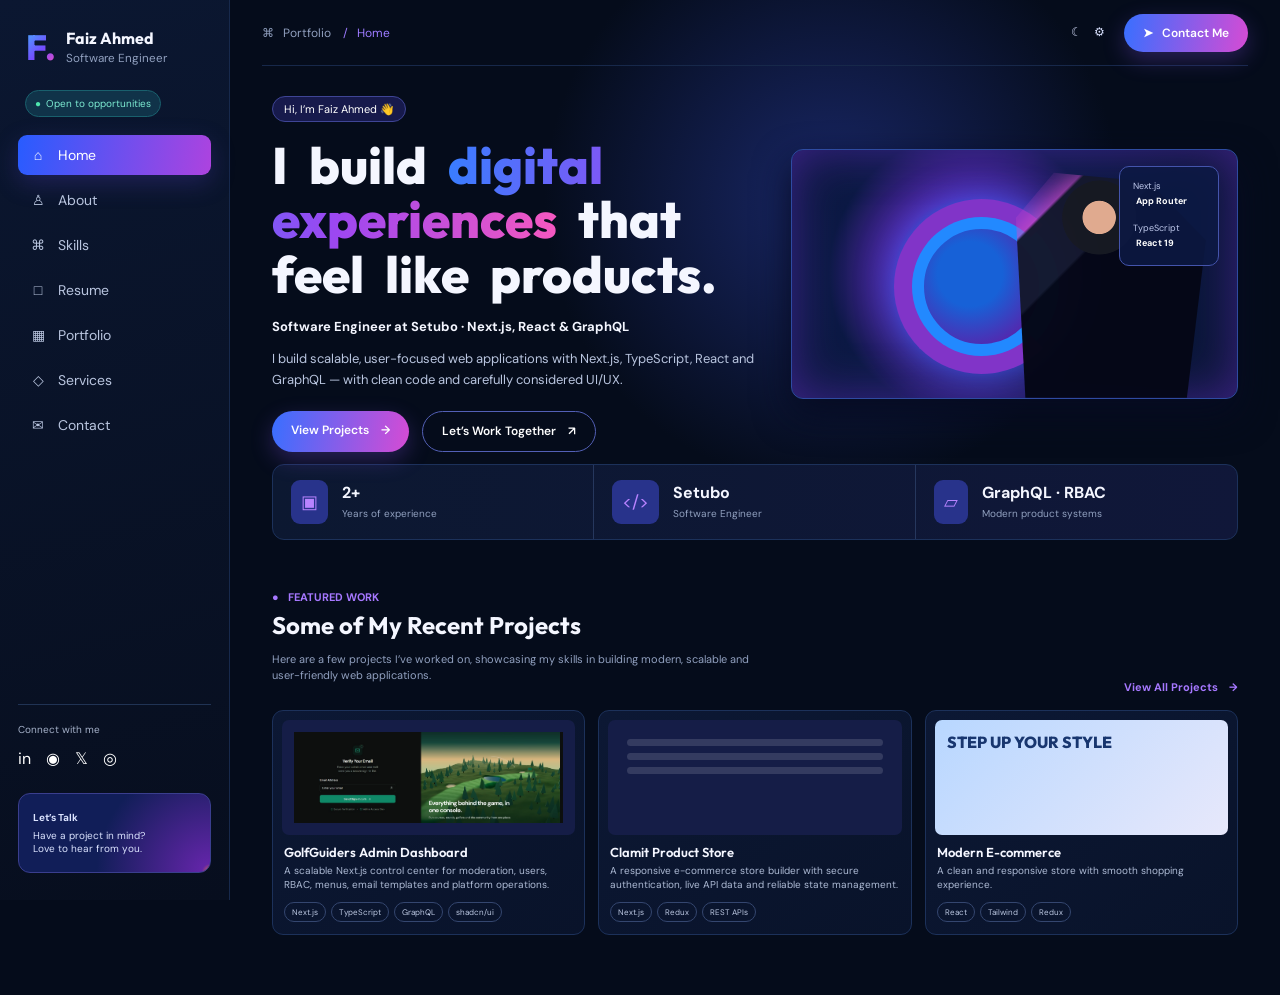
==== commit 949ec550: "Add modern staggered portfolio animations" ====
--- a/index.html
+++ b/index.html
@@ -1 +1 @@
-<!doctype html><html lang="en"><head><meta charset="utf-8"><meta name="viewport" content="width=device-width,initial-scale=1"><title>Faiz Ahmed — Portfolio</title><link rel="stylesheet" href="style.css"><link rel="stylesheet" href="custom.css"></head><body><div class="app"><aside class="sidebar"><a class="brand" href="index.html"><span class="mark">F.</span><span><b>Faiz Ahmed</b><small>Software Engineer</small></span></a><span class="availability">Open to opportunities</span><nav class="nav"><a href="index.html"><i>⌂</i>Home</a><a href="about.html"><i>♙</i>About</a><a href="skills.html"><i>⌘</i>Skills</a><a href="resume.html"><i>□</i>Resume</a><a href="projects.html"><i>▦</i>Portfolio</a><a href="services.html"><i>◇</i>Services</a><a href="contact.html"><i>✉</i>Contact</a></nav><div class="side-bottom">Connect with me<div class="socials"><span>in</span><span>◉</span><span>𝕏</span><span>◎</span></div><div class="hire-box"><b>Let’s Talk</b>Have a project in mind?<br>Love to hear from you.</div></div></aside><main class="main"><header class="topbar"><div class="crumb">⌘ &nbsp; Portfolio <span>/ &nbsp; Home</span></div><div class="top-actions">☾　⚙ <a class="contact-pill" href="contact.html">➤ &nbsp; Contact Me</a></div></header><section class="home-hero"><div class="hero-copy reveal"><span class="eyebrow">Hi, I’m Faiz Ahmed 👋</span><h1>I build <span class="gradient">digital experiences</span> that feel like products.</h1><strong>Next.js / React.js Software Engineer</strong><p>I craft fast, accessible and modern web applications with clean code, great UI/UX and scalable architecture.</p><div class="hero-buttons"><a class="btn primary" href="projects.html">View Projects　→</a><a class="btn secondary" href="contact.html">Let’s Work Together　↗</a></div></div><div class="hero-art reveal"><div class="orb"></div><div class="portrait"></div><div class="code-card">Next.js<b>App Router</b><br>TypeScript<b>React 19</b></div></div></section><section class="stats reveal"><div class="stat"><span class="stat-icon">▣</span><span><b>10+</b><small>Projects Completed</small></span></div><div class="stat"><span class="stat-icon">&lt;/&gt;</span><span><b>Frontend Focus</b><small>Next.js / React.js</small></span></div><div class="stat"><span class="stat-icon">▱</span><span><b>Modern Stack</b><small>TypeScript · Tailwind</small></span></div></section><section class="section reveal"><div class="section-head"><div><span class="kicker">● &nbsp; FEATURED WORK</span><h2>Some of My Recent Projects</h2><p class="section-sub">Here are a few projects I’ve worked on, showcasing my skills in building modern, scalable and user-friendly web applications.</p></div><a class="kicker" href="projects.html">View All Projects　→</a></div><div class="projects"><article class="project"><div class="project-thumb"><img src="golfimg.jpeg" alt="GolfGuiders admin panel" style="width:100%;height:100%;object-fit:cover;display:block"></div><div class="project-body"><h3>GolfGuilders Admin Panel</h3><p>A powerful dashboard with user management and GraphQL integration.</p><div class="tags"><span class="tag">Next.js</span><span class="tag">TypeScript</span><span class="tag">GraphQL</span></div></div></article><article class="project"><div class="project-thumb"><div class="mock-lines"></div><div class="mock-lines"></div><div class="mock-lines"></div></div><div class="project-body"><h3>Project Management SaaS</h3><p>A multi-tenant platform with real-time updates and clean UI/UX.</p><div class="tags"><span class="tag">Next.js</span><span class="tag">Supabase</span><span class="tag">TypeScript</span></div></div></article><article class="project"><div class="project-thumb commerce"></div><div class="project-body"><h3>Modern E-commerce</h3><p>A clean and responsive store with smooth shopping experience.</p><div class="tags"><span class="tag">React</span><span class="tag">Tailwind</span><span class="tag">Redux</span></div></div></article></div></section></main></div><script src="app.js"></script><script src="profile.js"></script></body></html>
+<!doctype html><html lang="en"><head><meta charset="utf-8"><meta name="viewport" content="width=device-width,initial-scale=1"><title>Faiz Ahmed — Portfolio</title><link rel="stylesheet" href="style.css"><link rel="stylesheet" href="motion.css"><link rel="stylesheet" href="custom.css"></head><body><div class="app"><aside class="sidebar"><a class="brand" href="index.html"><span class="mark">F.</span><span><b>Faiz Ahmed</b><small>Software Engineer</small></span></a><span class="availability">Open to opportunities</span><nav class="nav"><a href="index.html"><i>⌂</i>Home</a><a href="about.html"><i>♙</i>About</a><a href="skills.html"><i>⌘</i>Skills</a><a href="resume.html"><i>□</i>Resume</a><a href="projects.html"><i>▦</i>Portfolio</a><a href="services.html"><i>◇</i>Services</a><a href="contact.html"><i>✉</i>Contact</a></nav><div class="side-bottom">Connect with me<div class="socials"><span>in</span><span>◉</span><span>𝕏</span><span>◎</span></div><div class="hire-box"><b>Let’s Talk</b>Have a project in mind?<br>Love to hear from you.</div></div></aside><main class="main"><header class="topbar"><div class="crumb">⌘ &nbsp; Portfolio <span>/ &nbsp; Home</span></div><div class="top-actions">☾　⚙ <a class="contact-pill" href="contact.html">➤ &nbsp; Contact Me</a></div></header><section class="home-hero"><div class="hero-copy reveal"><span class="eyebrow">Hi, I’m Faiz Ahmed 👋</span><h1>I build <span class="gradient">digital experiences</span> that feel like products.</h1><strong>Next.js / React.js Software Engineer</strong><p>I craft fast, accessible and modern web applications with clean code, great UI/UX and scalable architecture.</p><div class="hero-buttons"><a class="btn primary" href="projects.html">View Projects　→</a><a class="btn secondary" href="contact.html">Let’s Work Together　↗</a></div></div><div class="hero-art reveal"><div class="orb"></div><div class="portrait"></div><div class="code-card">Next.js<b>App Router</b><br>TypeScript<b>React 19</b></div></div></section><section class="stats reveal"><div class="stat"><span class="stat-icon">▣</span><span><b>10+</b><small>Projects Completed</small></span></div><div class="stat"><span class="stat-icon">&lt;/&gt;</span><span><b>Frontend Focus</b><small>Next.js / React.js</small></span></div><div class="stat"><span class="stat-icon">▱</span><span><b>Modern Stack</b><small>TypeScript · Tailwind</small></span></div></section><section class="section reveal"><div class="section-head"><div><span class="kicker">● &nbsp; FEATURED WORK</span><h2>Some of My Recent Projects</h2><p class="section-sub">Here are a few projects I’ve worked on, showcasing my skills in building modern, scalable and user-friendly web applications.</p></div><a class="kicker" href="projects.html">View All Projects　→</a></div><div class="projects"><article class="project"><div class="project-thumb"><img src="golfimg.jpeg" alt="GolfGuiders admin panel" style="width:100%;height:100%;object-fit:cover;display:block"></div><div class="project-body"><h3>GolfGuilders Admin Panel</h3><p>A powerful dashboard with user management and GraphQL integration.</p><div class="tags"><span class="tag">Next.js</span><span class="tag">TypeScript</span><span class="tag">GraphQL</span></div></div></article><article class="project"><div class="project-thumb"><div class="mock-lines"></div><div class="mock-lines"></div><div class="mock-lines"></div></div><div class="project-body"><h3>Project Management SaaS</h3><p>A multi-tenant platform with real-time updates and clean UI/UX.</p><div class="tags"><span class="tag">Next.js</span><span class="tag">Supabase</span><span class="tag">TypeScript</span></div></div></article><article class="project"><div class="project-thumb commerce"></div><div class="project-body"><h3>Modern E-commerce</h3><p>A clean and responsive store with smooth shopping experience.</p><div class="tags"><span class="tag">React</span><span class="tag">Tailwind</span><span class="tag">Redux</span></div></div></article></div></section></main></div><script src="app.js"></script><script src="profile.js"></script><script src="motion.js"></script></body></html>
--- a/motion.css
+++ b/motion.css
@@ -0,0 +1,2 @@
+/* Modern, scroll-driven motion layer */
+.reveal{animation:none!important}.motion-item{opacity:0;transform:translateY(26px) scale(.985);filter:blur(6px);transition:opacity .72s cubic-bezier(.16,1,.3,1),transform .72s cubic-bezier(.16,1,.3,1),filter .72s cubic-bezier(.16,1,.3,1);transition-delay:var(--delay,0ms)}.motion-item.is-visible{opacity:1;transform:translateY(0) scale(1);filter:blur(0)}.motion-word{display:inline-block;opacity:0;transform:translateY(1em) rotate(3deg);filter:blur(5px);transition:opacity .55s cubic-bezier(.16,1,.3,1),transform .55s cubic-bezier(.16,1,.3,1),filter .55s ease;transition-delay:var(--word-delay,0ms);margin-right:.23em}.motion-title.is-visible .motion-word{opacity:1;transform:none;filter:none}.hero-art{isolation:isolate;transform-style:preserve-3d;transition:transform .5s cubic-bezier(.16,1,.3,1),box-shadow .5s ease}.hero-art:hover{transform:perspective(800px) rotateX(var(--tilt-y,0deg)) rotateY(var(--tilt-x,0deg)) translateY(-5px);box-shadow:0 28px 56px #050a1ccc,inset 0 0 50px #7b34e877}.hero-art .orb{animation:orbFloat 5s ease-in-out infinite}.hero-art .code-card{animation:cardFloat 4s ease-in-out infinite .5s}.project{transform-origin:center bottom}.project img{transition:transform .7s cubic-bezier(.16,1,.3,1),filter .5s ease}.project:hover img{transform:scale(1.08);filter:saturate(1.16) contrast(1.04)}.stat{transition:background .3s ease,transform .35s cubic-bezier(.16,1,.3,1)}.stat:hover{transform:translateY(-4px);background:#17275a}.btn,.contact-pill{position:relative;overflow:hidden}.btn:before,.contact-pill:before{content:'';position:absolute;inset:0;background:linear-gradient(110deg,transparent 25%,#fff5 47%,transparent 68%);transform:translateX(-130%);transition:transform .65s ease}.btn:hover:before,.contact-pill:hover:before{transform:translateX(130%)}.nav a{transition:transform .25s ease,background .25s ease,color .25s ease,box-shadow .25s ease}.nav a:hover{transform:translateX(4px)}@keyframes orbFloat{50%{transform:translate3d(0,-12px,18px) scale(1.04)}}@keyframes cardFloat{50%{transform:translateY(-8px)}}@media(prefers-reduced-motion:reduce){*,*:before,*:after{animation-duration:.01ms!important;animation-iteration-count:1!important;transition-duration:.01ms!important}.motion-item,.motion-word{opacity:1;transform:none;filter:none}}
